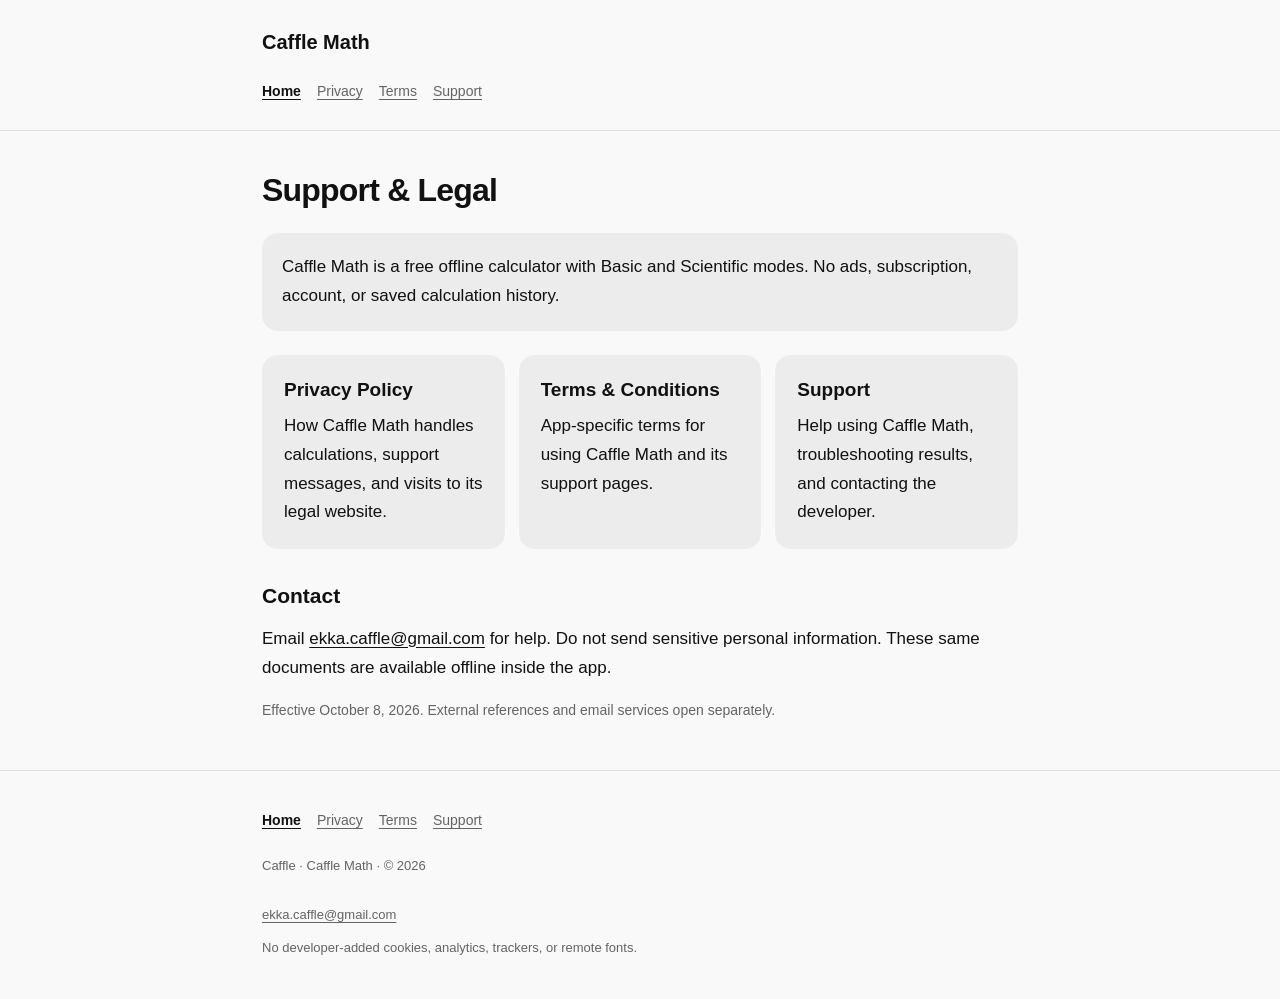
==== index.html @ ca3875d3 "Add complete Caffle Math privacy, terms, and support pages" ====
<!doctype html>
<html lang="en">
<head>
<meta charset="utf-8">
<meta name="viewport" content="width=device-width, initial-scale=1, viewport-fit=cover">
<meta name="color-scheme" content="light dark">
<meta name="referrer" content="no-referrer">
<meta http-equiv="Content-Security-Policy" content="default-src 'self'; style-src 'self'; script-src 'none'; img-src 'self' data:; object-src 'none'; base-uri 'self'; form-action 'none'">
<meta name="description" content="Privacy, terms, and help for the Caffle Math offline calculator.">
<title>Support &amp; Legal · Caffle Math</title>
<link rel="stylesheet" href="styles.css">
</head>
<body>
<a class="skip" href="#main">Skip to content</a>
<header class="site-header"><div class="wrap"><a class="brand" href="index.html">Caffle Math</a><nav aria-label="Site"><a href="index.html" aria-current="page">Home</a><a href="privacy.html">Privacy</a><a href="terms.html">Terms</a><a href="support.html">Support</a></nav></div></header>
<main id="main" class="wrap" tabindex="-1"><h1>Support &amp; Legal</h1><p class="summary">Caffle Math is a free offline calculator with Basic and Scientific modes. No ads, subscription, account, or saved calculation history.</p><div class="cards"><a class="card" href="privacy.html"><h2>Privacy Policy</h2><p>How Caffle Math handles calculations, support messages, and visits to its legal website.</p></a><a class="card" href="terms.html"><h2>Terms &amp; Conditions</h2><p>App-specific terms for using Caffle Math and its support pages.</p></a><a class="card" href="support.html"><h2>Support</h2><p>Help using Caffle Math, troubleshooting results, and contacting the developer.</p></a></div><h2>Contact</h2><p>Email <a href="mailto:ekka.caffle@gmail.com?subject=Caffle%20Math%20support">ekka.caffle@gmail.com</a> for help. Do not send sensitive personal information. These same documents are available offline inside the app.</p><p class="note">Effective October 8, 2026. External references and email services open separately.</p></main>
<footer class="site-footer"><div class="wrap"><nav class="foot-nav" aria-label="Footer"><a href="index.html" aria-current="page">Home</a><a href="privacy.html">Privacy</a><a href="terms.html">Terms</a><a href="support.html">Support</a></nav><p>Caffle · Caffle Math · © 2026</p><a href="mailto:ekka.caffle@gmail.com?subject=Caffle%20Math%20support">ekka.caffle@gmail.com</a><p>No developer-added cookies, analytics, trackers, or remote fonts.</p></div></footer>
</body>
</html>
---- styles.css ----
:root{font-family:-apple-system,BlinkMacSystemFont,"Segoe UI",sans-serif;color-scheme:light dark;--bg:#f9f9f9;--fg:#111;--muted:#646464;--panel:#ececec;--line:#dedede;background:var(--bg);color:var(--fg);-webkit-text-size-adjust:100%}
@media(prefers-color-scheme:dark){:root{--bg:#000;--fg:#f5f5f5;--muted:#aaa;--panel:#171717;--line:#2b2b2b}}
*{box-sizing:border-box}body{margin:0;background:var(--bg);font-size:17px;line-height:1.7;overflow-wrap:anywhere}a{color:inherit;text-underline-offset:3px}a:focus-visible{outline:2px solid currentColor;outline-offset:4px}.wrap{max-width:800px;margin:auto;padding-left:max(22px,env(safe-area-inset-left,0px));padding-right:max(22px,env(safe-area-inset-right,0px))}.site-header{padding-top:calc(env(safe-area-inset-top,0px) + 20px);padding-bottom:16px;border-bottom:1px solid var(--line)}.brand{font-size:20px;font-weight:650;text-decoration:none;display:inline-flex;align-items:center;min-height:44px}nav{display:flex;flex-wrap:wrap;gap:4px 16px;font-size:14px;margin-top:6px}nav a{min-height:44px;display:inline-flex;align-items:center;color:var(--muted)}nav a[aria-current=page]{color:var(--fg);font-weight:600}main{padding-top:28px;padding-bottom:32px}h1{font-size:32px;letter-spacing:-.8px;line-height:1.2;margin:12px 0}h2{font-size:21px;line-height:1.4;margin:32px 0 14px}.meta{color:var(--muted);font-size:14px;margin-top:8px}.summary{padding:20px;background:var(--panel);border-radius:16px;margin:24px 0}p{margin:0 0 16px}ul{padding-left:22px}li{margin-bottom:12px}.references{display:flex;flex-wrap:wrap;gap:8px 20px;margin:14px 0}.references a{min-height:44px;display:inline-flex;align-items:center}.site-footer{border-top:1px solid var(--line);padding-top:22px;padding-bottom:calc(env(safe-area-inset-bottom,0px) + 24px);color:var(--muted);font-size:13px}.site-footer a{display:inline-flex;align-items:center;min-height:44px}.skip{position:absolute;left:16px;top:-100px;background:var(--bg);padding:12px;z-index:2}.skip:focus{top:12px}.cards{display:grid;gap:14px}.card{display:block;padding:22px;background:var(--panel);border-radius:16px;text-decoration:none}.card h2{margin:0 0 8px}.card p{margin:0}.foot-nav{margin-bottom:12px}.note{font-size:14px;color:var(--muted)}@media(min-width:650px){.cards{grid-template-columns:repeat(3,minmax(0,1fr))}.card h2{font-size:19px}}@media(prefers-reduced-motion:reduce){html{scroll-behavior:auto}}
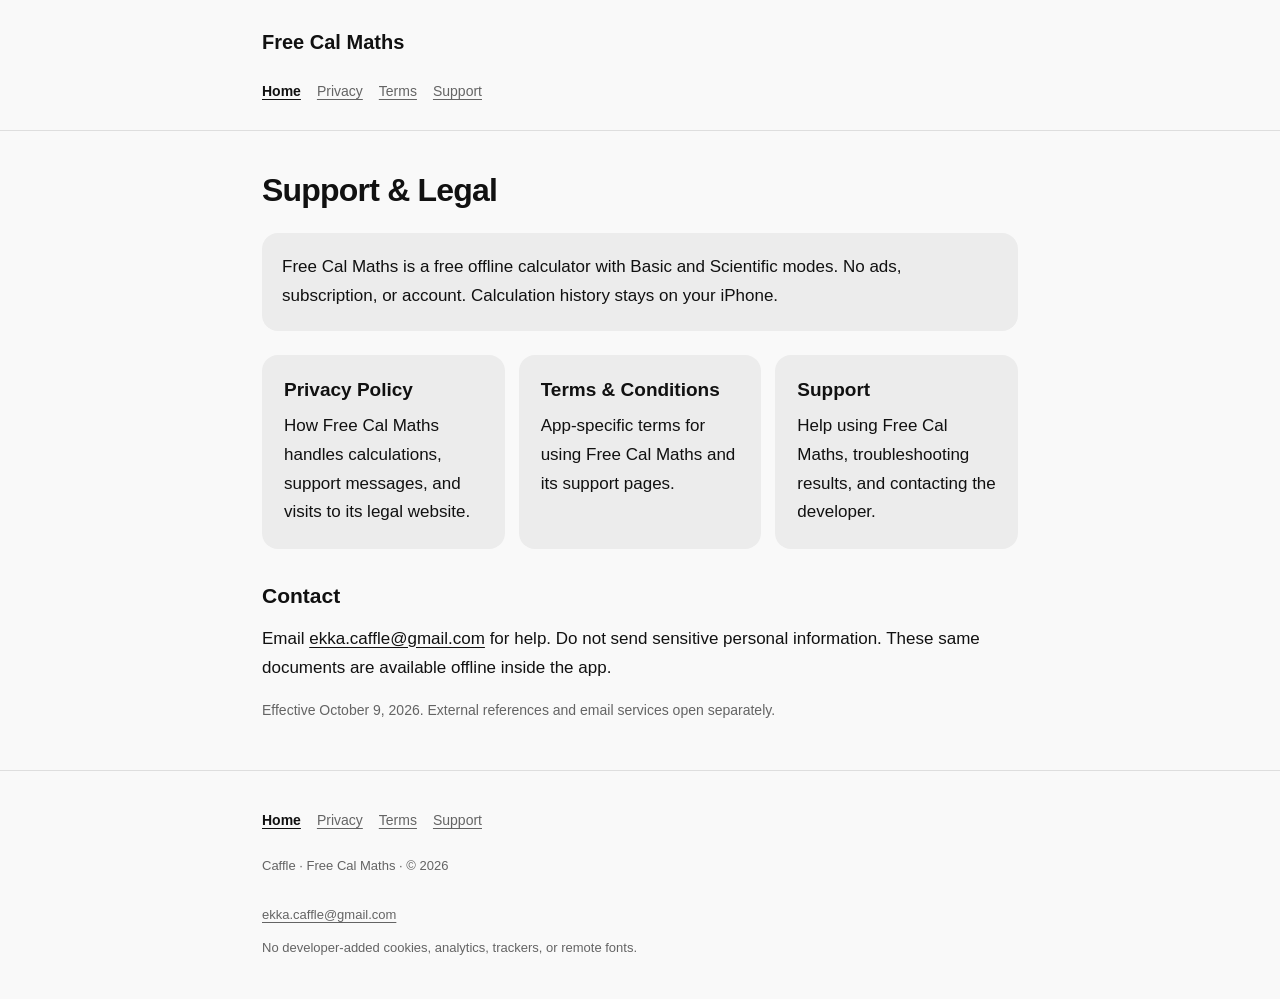
==== commit 7983aa62: "Rename to Free Cal Maths and describe saved History - Use the app's new name, Free Cal Maths (former" ====
--- a/index.html
+++ b/index.html
@@ -6,14 +6,14 @@
 <meta name="color-scheme" content="light dark">
 <meta name="referrer" content="no-referrer">
 <meta http-equiv="Content-Security-Policy" content="default-src 'self'; style-src 'self'; script-src 'none'; img-src 'self' data:; object-src 'none'; base-uri 'self'; form-action 'none'">
-<meta name="description" content="Privacy, terms, and help for the Caffle Math offline calculator.">
-<title>Support &amp; Legal · Caffle Math</title>
+<meta name="description" content="Privacy, terms, and help for the Free Cal Maths offline calculator.">
+<title>Support &amp; Legal · Free Cal Maths</title>
 <link rel="stylesheet" href="styles.css">
 </head>
 <body>
 <a class="skip" href="#main">Skip to content</a>
-<header class="site-header"><div class="wrap"><a class="brand" href="index.html">Caffle Math</a><nav aria-label="Site"><a href="index.html" aria-current="page">Home</a><a href="privacy.html">Privacy</a><a href="terms.html">Terms</a><a href="support.html">Support</a></nav></div></header>
-<main id="main" class="wrap" tabindex="-1"><h1>Support &amp; Legal</h1><p class="summary">Caffle Math is a free offline calculator with Basic and Scientific modes. No ads, subscription, account, or saved calculation history.</p><div class="cards"><a class="card" href="privacy.html"><h2>Privacy Policy</h2><p>How Caffle Math handles calculations, support messages, and visits to its legal website.</p></a><a class="card" href="terms.html"><h2>Terms &amp; Conditions</h2><p>App-specific terms for using Caffle Math and its support pages.</p></a><a class="card" href="support.html"><h2>Support</h2><p>Help using Caffle Math, troubleshooting results, and contacting the developer.</p></a></div><h2>Contact</h2><p>Email <a href="mailto:ekka.caffle@gmail.com?subject=Caffle%20Math%20support">ekka.caffle@gmail.com</a> for help. Do not send sensitive personal information. These same documents are available offline inside the app.</p><p class="note">Effective October 8, 2026. External references and email services open separately.</p></main>
-<footer class="site-footer"><div class="wrap"><nav class="foot-nav" aria-label="Footer"><a href="index.html" aria-current="page">Home</a><a href="privacy.html">Privacy</a><a href="terms.html">Terms</a><a href="support.html">Support</a></nav><p>Caffle · Caffle Math · © 2026</p><a href="mailto:ekka.caffle@gmail.com?subject=Caffle%20Math%20support">ekka.caffle@gmail.com</a><p>No developer-added cookies, analytics, trackers, or remote fonts.</p></div></footer>
+<header class="site-header"><div class="wrap"><a class="brand" href="index.html">Free Cal Maths</a><nav aria-label="Site"><a href="index.html" aria-current="page">Home</a><a href="privacy.html">Privacy</a><a href="terms.html">Terms</a><a href="support.html">Support</a></nav></div></header>
+<main id="main" class="wrap" tabindex="-1"><h1>Support &amp; Legal</h1><p class="summary">Free Cal Maths is a free offline calculator with Basic and Scientific modes. No ads, subscription, or account. Calculation history stays on your iPhone.</p><div class="cards"><a class="card" href="privacy.html"><h2>Privacy Policy</h2><p>How Free Cal Maths handles calculations, support messages, and visits to its legal website.</p></a><a class="card" href="terms.html"><h2>Terms &amp; Conditions</h2><p>App-specific terms for using Free Cal Maths and its support pages.</p></a><a class="card" href="support.html"><h2>Support</h2><p>Help using Free Cal Maths, troubleshooting results, and contacting the developer.</p></a></div><h2>Contact</h2><p>Email <a href="mailto:ekka.caffle@gmail.com?subject=Free%20Cal%20Maths%20support">ekka.caffle@gmail.com</a> for help. Do not send sensitive personal information. These same documents are available offline inside the app.</p><p class="note">Effective October 9, 2026. External references and email services open separately.</p></main>
+<footer class="site-footer"><div class="wrap"><nav class="foot-nav" aria-label="Footer"><a href="index.html" aria-current="page">Home</a><a href="privacy.html">Privacy</a><a href="terms.html">Terms</a><a href="support.html">Support</a></nav><p>Caffle · Free Cal Maths · © 2026</p><a href="mailto:ekka.caffle@gmail.com?subject=Free%20Cal%20Maths%20support">ekka.caffle@gmail.com</a><p>No developer-added cookies, analytics, trackers, or remote fonts.</p></div></footer>
 </body>
 </html>
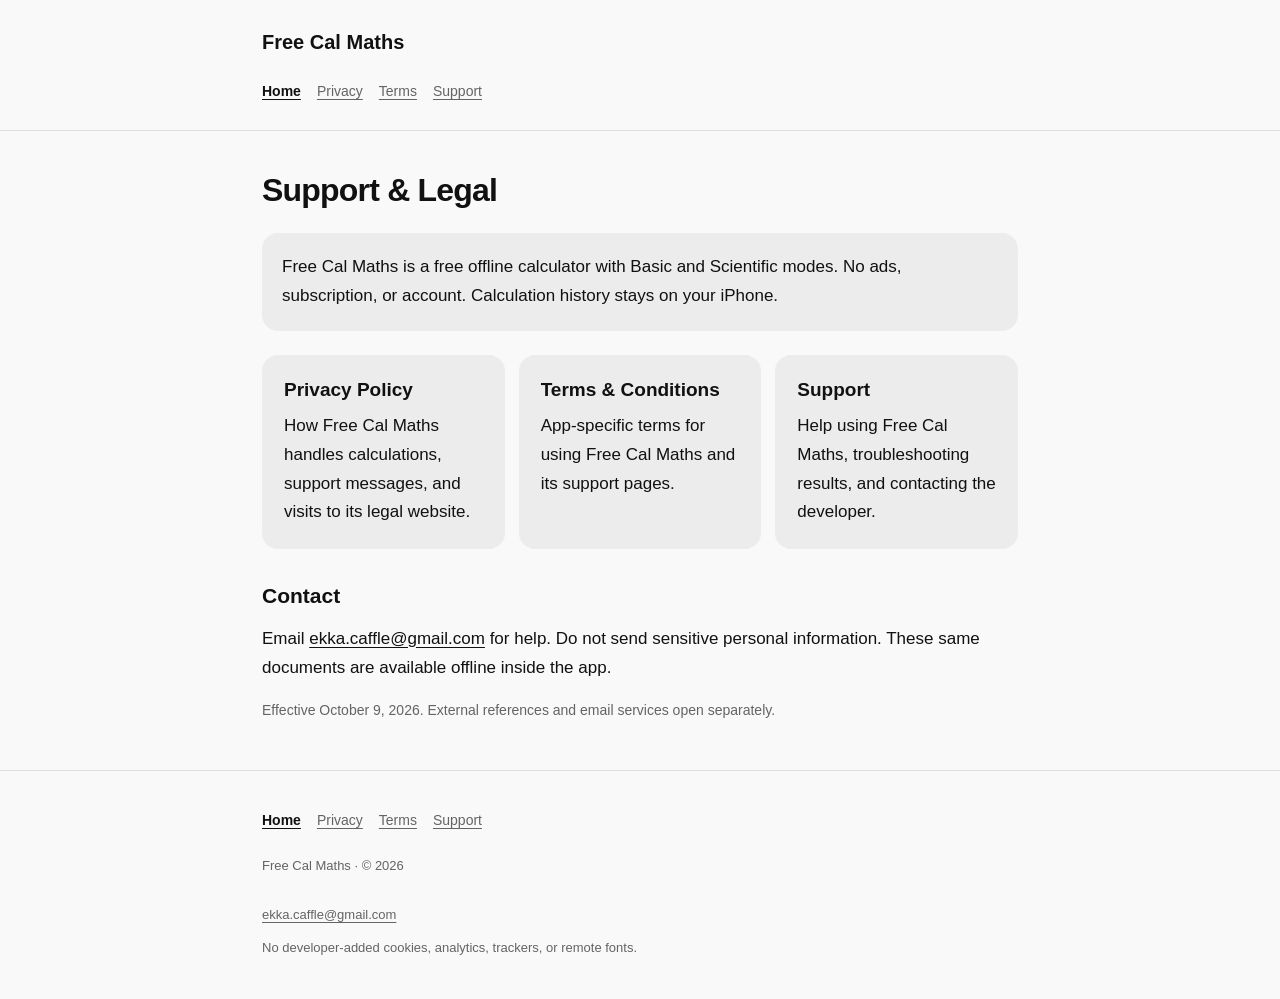
==== commit b9f75100: "Simplify footer to "Free Cal Maths · © 2026" Co-Authored-By: Claude Opus 5.5 <noreply@anthropic.com>" ====
--- a/index.html
+++ b/index.html
@@ -14,6 +14,6 @@
 <a class="skip" href="#main">Skip to content</a>
 <header class="site-header"><div class="wrap"><a class="brand" href="index.html">Free Cal Maths</a><nav aria-label="Site"><a href="index.html" aria-current="page">Home</a><a href="privacy.html">Privacy</a><a href="terms.html">Terms</a><a href="support.html">Support</a></nav></div></header>
 <main id="main" class="wrap" tabindex="-1"><h1>Support &amp; Legal</h1><p class="summary">Free Cal Maths is a free offline calculator with Basic and Scientific modes. No ads, subscription, or account. Calculation history stays on your iPhone.</p><div class="cards"><a class="card" href="privacy.html"><h2>Privacy Policy</h2><p>How Free Cal Maths handles calculations, support messages, and visits to its legal website.</p></a><a class="card" href="terms.html"><h2>Terms &amp; Conditions</h2><p>App-specific terms for using Free Cal Maths and its support pages.</p></a><a class="card" href="support.html"><h2>Support</h2><p>Help using Free Cal Maths, troubleshooting results, and contacting the developer.</p></a></div><h2>Contact</h2><p>Email <a href="mailto:ekka.caffle@gmail.com?subject=Free%20Cal%20Maths%20support">ekka.caffle@gmail.com</a> for help. Do not send sensitive personal information. These same documents are available offline inside the app.</p><p class="note">Effective October 9, 2026. External references and email services open separately.</p></main>
-<footer class="site-footer"><div class="wrap"><nav class="foot-nav" aria-label="Footer"><a href="index.html" aria-current="page">Home</a><a href="privacy.html">Privacy</a><a href="terms.html">Terms</a><a href="support.html">Support</a></nav><p>Caffle · Free Cal Maths · © 2026</p><a href="mailto:ekka.caffle@gmail.com?subject=Free%20Cal%20Maths%20support">ekka.caffle@gmail.com</a><p>No developer-added cookies, analytics, trackers, or remote fonts.</p></div></footer>
+<footer class="site-footer"><div class="wrap"><nav class="foot-nav" aria-label="Footer"><a href="index.html" aria-current="page">Home</a><a href="privacy.html">Privacy</a><a href="terms.html">Terms</a><a href="support.html">Support</a></nav><p>Free Cal Maths · © 2026</p><a href="mailto:ekka.caffle@gmail.com?subject=Free%20Cal%20Maths%20support">ekka.caffle@gmail.com</a><p>No developer-added cookies, analytics, trackers, or remote fonts.</p></div></footer>
 </body>
 </html>
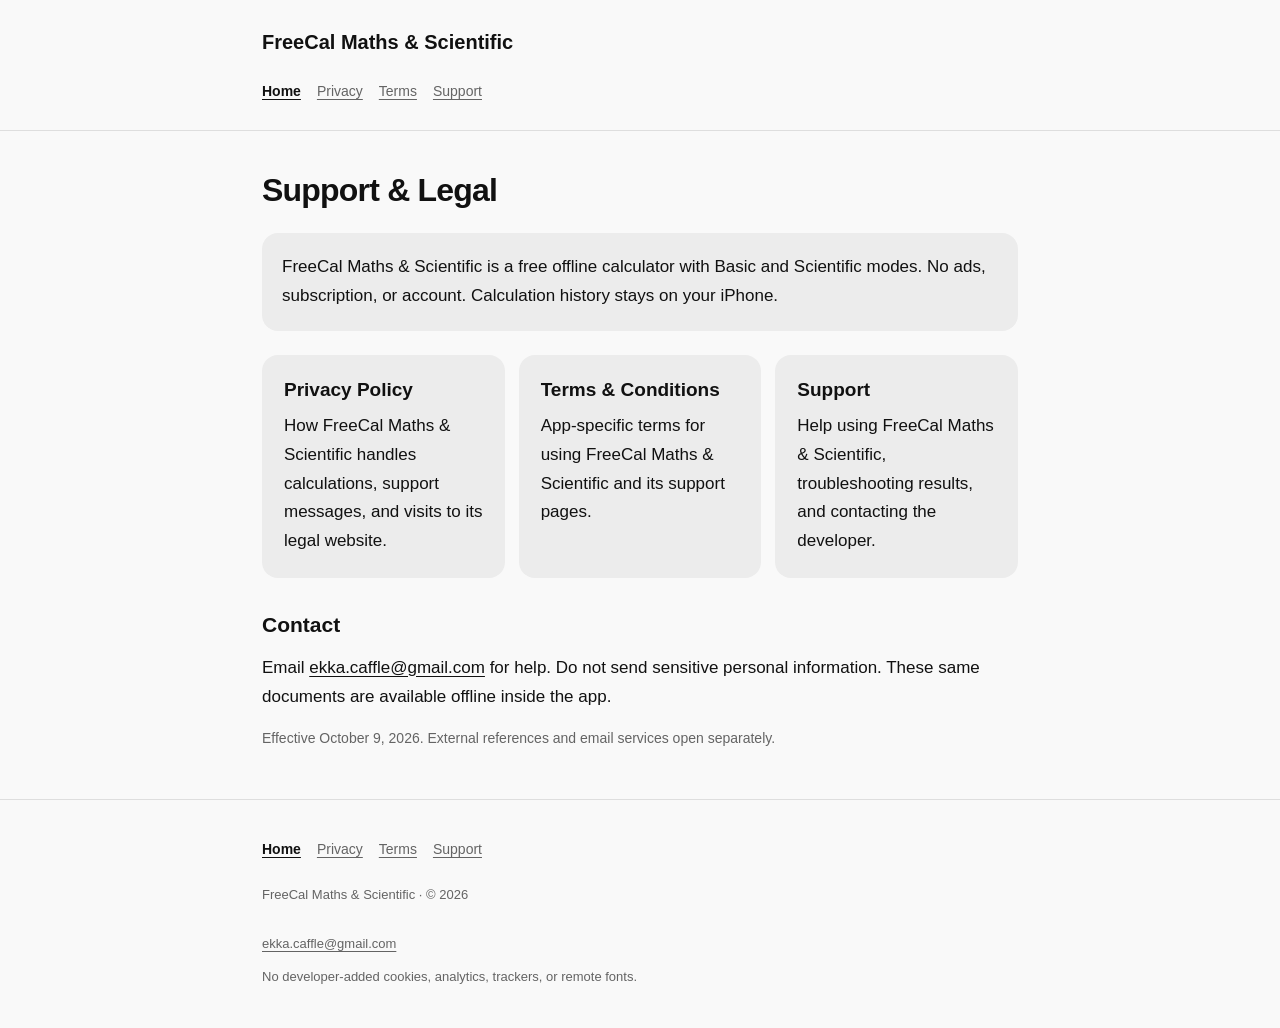
==== commit d05696f9: "Align index.html with FreeCal Maths & Scientific App Store name" ====
--- a/index.html
+++ b/index.html
@@ -6,14 +6,14 @@
 <meta name="color-scheme" content="light dark">
 <meta name="referrer" content="no-referrer">
 <meta http-equiv="Content-Security-Policy" content="default-src 'self'; style-src 'self'; script-src 'none'; img-src 'self' data:; object-src 'none'; base-uri 'self'; form-action 'none'">
-<meta name="description" content="Privacy, terms, and help for the Free Cal Maths offline calculator.">
-<title>Support &amp; Legal · Free Cal Maths</title>
+<meta name="description" content="Privacy, terms, and help for the FreeCal Maths &amp; Scientific offline calculator.">
+<title>Support &amp; Legal · FreeCal Maths &amp; Scientific</title>
 <link rel="stylesheet" href="styles.css">
 </head>
 <body>
 <a class="skip" href="#main">Skip to content</a>
-<header class="site-header"><div class="wrap"><a class="brand" href="index.html">Free Cal Maths</a><nav aria-label="Site"><a href="index.html" aria-current="page">Home</a><a href="privacy.html">Privacy</a><a href="terms.html">Terms</a><a href="support.html">Support</a></nav></div></header>
-<main id="main" class="wrap" tabindex="-1"><h1>Support &amp; Legal</h1><p class="summary">Free Cal Maths is a free offline calculator with Basic and Scientific modes. No ads, subscription, or account. Calculation history stays on your iPhone.</p><div class="cards"><a class="card" href="privacy.html"><h2>Privacy Policy</h2><p>How Free Cal Maths handles calculations, support messages, and visits to its legal website.</p></a><a class="card" href="terms.html"><h2>Terms &amp; Conditions</h2><p>App-specific terms for using Free Cal Maths and its support pages.</p></a><a class="card" href="support.html"><h2>Support</h2><p>Help using Free Cal Maths, troubleshooting results, and contacting the developer.</p></a></div><h2>Contact</h2><p>Email <a href="mailto:ekka.caffle@gmail.com?subject=Free%20Cal%20Maths%20support">ekka.caffle@gmail.com</a> for help. Do not send sensitive personal information. These same documents are available offline inside the app.</p><p class="note">Effective October 9, 2026. External references and email services open separately.</p></main>
-<footer class="site-footer"><div class="wrap"><nav class="foot-nav" aria-label="Footer"><a href="index.html" aria-current="page">Home</a><a href="privacy.html">Privacy</a><a href="terms.html">Terms</a><a href="support.html">Support</a></nav><p>Free Cal Maths · © 2026</p><a href="mailto:ekka.caffle@gmail.com?subject=Free%20Cal%20Maths%20support">ekka.caffle@gmail.com</a><p>No developer-added cookies, analytics, trackers, or remote fonts.</p></div></footer>
+<header class="site-header"><div class="wrap"><a class="brand" href="index.html">FreeCal Maths &amp; Scientific</a><nav aria-label="Site"><a href="index.html" aria-current="page">Home</a><a href="privacy.html">Privacy</a><a href="terms.html">Terms</a><a href="support.html">Support</a></nav></div></header>
+<main id="main" class="wrap" tabindex="-1"><h1>Support &amp; Legal</h1><p class="summary">FreeCal Maths &amp; Scientific is a free offline calculator with Basic and Scientific modes. No ads, subscription, or account. Calculation history stays on your iPhone.</p><div class="cards"><a class="card" href="privacy.html"><h2>Privacy Policy</h2><p>How FreeCal Maths &amp; Scientific handles calculations, support messages, and visits to its legal website.</p></a><a class="card" href="terms.html"><h2>Terms &amp; Conditions</h2><p>App-specific terms for using FreeCal Maths &amp; Scientific and its support pages.</p></a><a class="card" href="support.html"><h2>Support</h2><p>Help using FreeCal Maths &amp; Scientific, troubleshooting results, and contacting the developer.</p></a></div><h2>Contact</h2><p>Email <a href="mailto:ekka.caffle@gmail.com?subject=FreeCal%20Maths%20%26%20Scientific%20support">ekka.caffle@gmail.com</a> for help. Do not send sensitive personal information. These same documents are available offline inside the app.</p><p class="note">Effective October 9, 2026. External references and email services open separately.</p></main>
+<footer class="site-footer"><div class="wrap"><nav class="foot-nav" aria-label="Footer"><a href="index.html" aria-current="page">Home</a><a href="privacy.html">Privacy</a><a href="terms.html">Terms</a><a href="support.html">Support</a></nav><p>FreeCal Maths &amp; Scientific · © 2026</p><a href="mailto:ekka.caffle@gmail.com?subject=FreeCal%20Maths%20%26%20Scientific%20support">ekka.caffle@gmail.com</a><p>No developer-added cookies, analytics, trackers, or remote fonts.</p></div></footer>
 </body>
 </html>
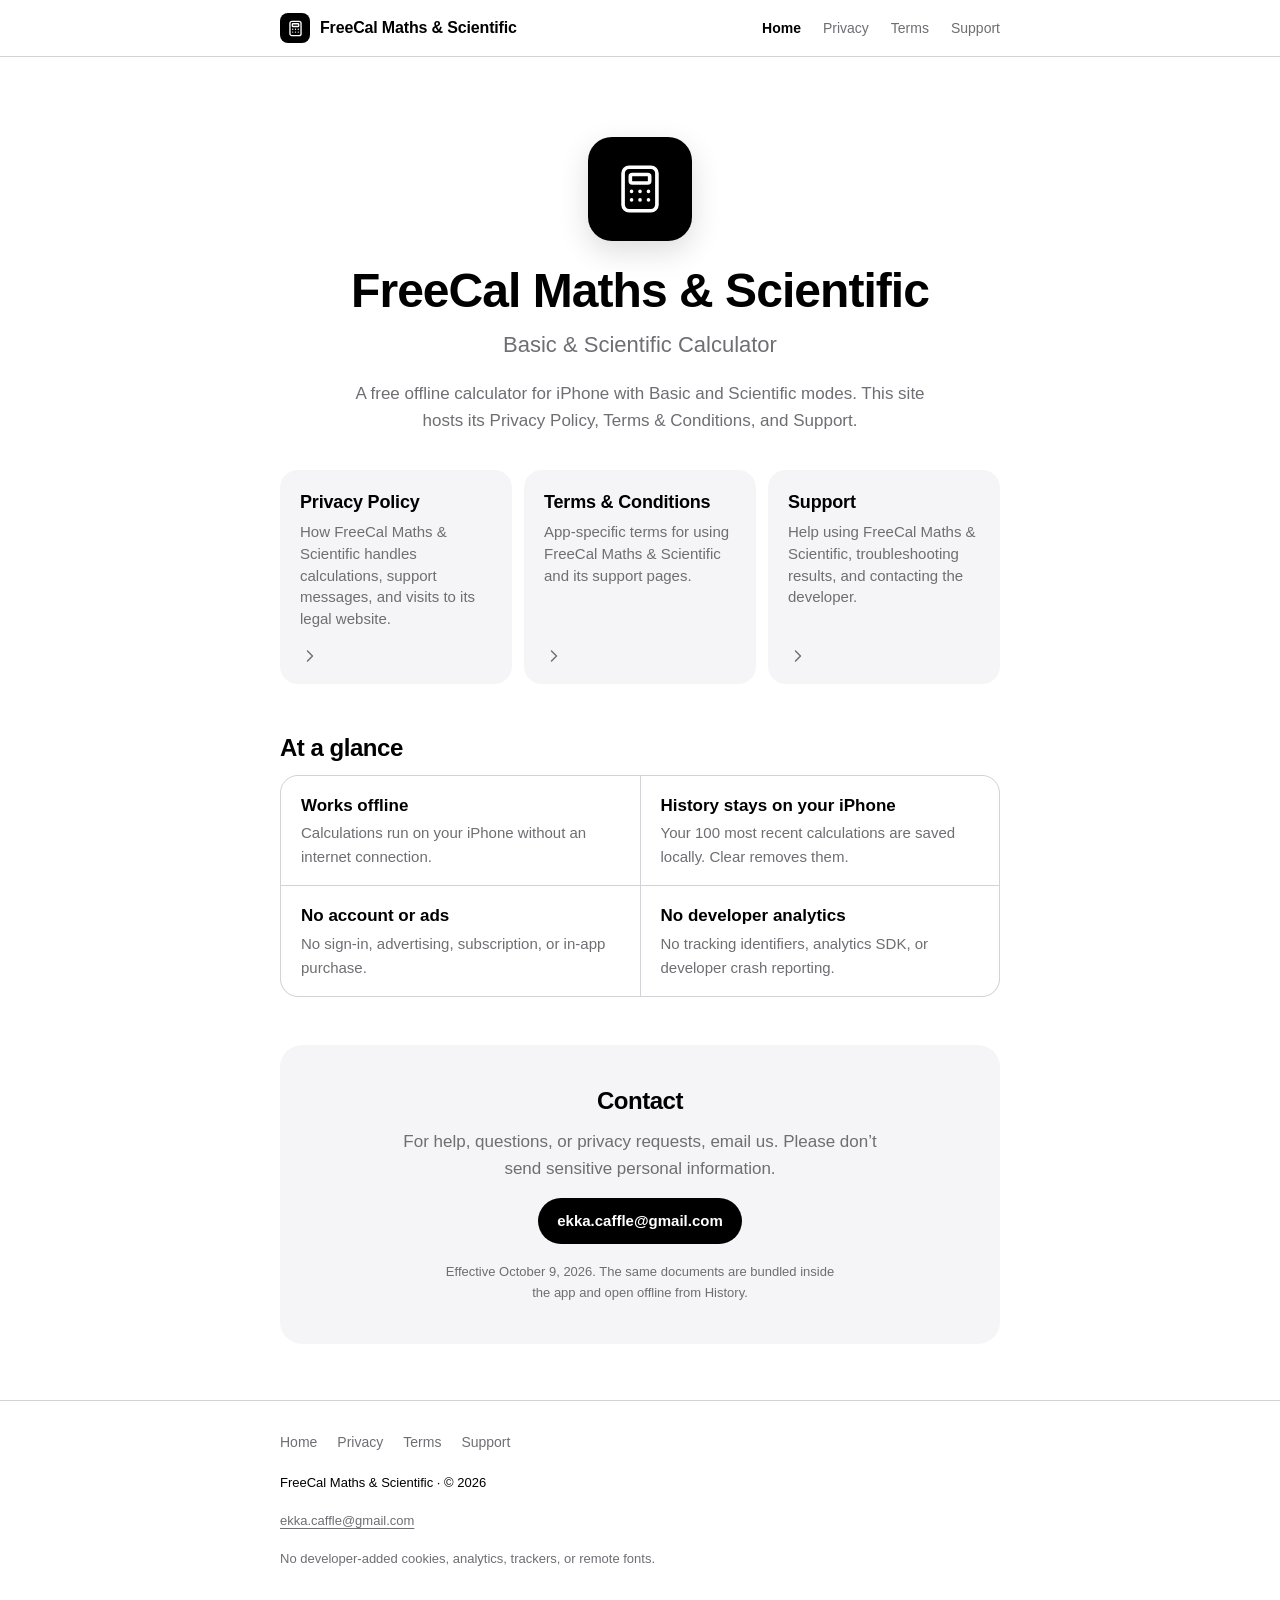
==== commit edff30e3: "Rebuild site design and move to FreeCalMaths-Scientific-Legal - New black-and-white, Apple-style lay" ====
--- a/index.html
+++ b/index.html
@@ -4,16 +4,19 @@
 <meta charset="utf-8">
 <meta name="viewport" content="width=device-width, initial-scale=1, viewport-fit=cover">
 <meta name="color-scheme" content="light dark">
+<meta name="theme-color" content="#ffffff" media="(prefers-color-scheme: light)">
+<meta name="theme-color" content="#000000" media="(prefers-color-scheme: dark)">
 <meta name="referrer" content="no-referrer">
 <meta http-equiv="Content-Security-Policy" content="default-src 'self'; style-src 'self'; script-src 'none'; img-src 'self' data:; object-src 'none'; base-uri 'self'; form-action 'none'">
-<meta name="description" content="Privacy, terms, and help for the FreeCal Maths &amp; Scientific offline calculator.">
+<meta name="description" content="Privacy Policy, Terms &amp; Conditions, and Support for FreeCal Maths &amp; Scientific, an offline basic and scientific calculator for iPhone.">
 <title>Support &amp; Legal · FreeCal Maths &amp; Scientific</title>
+<link rel="icon" href="data:image/svg+xml,%3Csvg xmlns='http://www.w3.org/2000/svg' viewBox='0 0 64 64'%3E%3Crect width='64' height='64' rx='14' fill='%23000'/%3E%3Cpath d='M20 22h10M25 17v10M36 22h10M21 39l8 8M29 39l-8 8M36 41h10M36 46h10' stroke='%23fff' stroke-width='3.5' stroke-linecap='round'/%3E%3C/svg%3E">
 <link rel="stylesheet" href="styles.css">
 </head>
 <body>
 <a class="skip" href="#main">Skip to content</a>
-<header class="site-header"><div class="wrap"><a class="brand" href="index.html">FreeCal Maths &amp; Scientific</a><nav aria-label="Site"><a href="index.html" aria-current="page">Home</a><a href="privacy.html">Privacy</a><a href="terms.html">Terms</a><a href="support.html">Support</a></nav></div></header>
-<main id="main" class="wrap" tabindex="-1"><h1>Support &amp; Legal</h1><p class="summary">FreeCal Maths &amp; Scientific is a free offline calculator with Basic and Scientific modes. No ads, subscription, or account. Calculation history stays on your iPhone.</p><div class="cards"><a class="card" href="privacy.html"><h2>Privacy Policy</h2><p>How FreeCal Maths &amp; Scientific handles calculations, support messages, and visits to its legal website.</p></a><a class="card" href="terms.html"><h2>Terms &amp; Conditions</h2><p>App-specific terms for using FreeCal Maths &amp; Scientific and its support pages.</p></a><a class="card" href="support.html"><h2>Support</h2><p>Help using FreeCal Maths &amp; Scientific, troubleshooting results, and contacting the developer.</p></a></div><h2>Contact</h2><p>Email <a href="mailto:ekka.caffle@gmail.com?subject=FreeCal%20Maths%20%26%20Scientific%20support">ekka.caffle@gmail.com</a> for help. Do not send sensitive personal information. These same documents are available offline inside the app.</p><p class="note">Effective October 9, 2026. External references and email services open separately.</p></main>
-<footer class="site-footer"><div class="wrap"><nav class="foot-nav" aria-label="Footer"><a href="index.html" aria-current="page">Home</a><a href="privacy.html">Privacy</a><a href="terms.html">Terms</a><a href="support.html">Support</a></nav><p>FreeCal Maths &amp; Scientific · © 2026</p><a href="mailto:ekka.caffle@gmail.com?subject=FreeCal%20Maths%20%26%20Scientific%20support">ekka.caffle@gmail.com</a><p>No developer-added cookies, analytics, trackers, or remote fonts.</p></div></footer>
+<header class="site-header"><div class="wrap bar"><a class="brand" href="index.html"><span class="brand-icon"><svg viewBox="0 0 24 24" aria-hidden="true" focusable="false"><rect x="5" y="3" width="14" height="18" rx="2.5"/><rect x="8" y="6" width="8" height="3.5" rx=".8"/><path d="M8.5 13h.01M12 13h.01M15.5 13h.01M8.5 16.5h.01M12 16.5h.01M15.5 16.5h.01"/></svg></span><span>FreeCal Maths &amp; Scientific</span></a><nav class="site-nav" aria-label="Site"><a href="index.html" aria-current="page">Home</a><a href="privacy.html">Privacy</a><a href="terms.html">Terms</a><a href="support.html">Support</a></nav></div></header>
+<main id="main" class="wrap home" tabindex="-1"><section class="hero" aria-labelledby="app-title"><div class="app-icon"><svg viewBox="0 0 24 24" aria-hidden="true" focusable="false"><rect x="5" y="3" width="14" height="18" rx="2.5"/><rect x="8" y="6" width="8" height="3.5" rx=".8"/><path d="M8.5 13h.01M12 13h.01M15.5 13h.01M8.5 16.5h.01M12 16.5h.01M15.5 16.5h.01"/></svg></div><h1 id="app-title">FreeCal Maths &amp; Scientific</h1><p class="subtitle">Basic &amp; Scientific Calculator</p><p class="lead">A free offline calculator for iPhone with Basic and Scientific modes. This site hosts its Privacy Policy, Terms &amp; Conditions, and Support.</p></section><nav class="cards" aria-label="Legal and support pages"><a class="card" href="privacy.html"><span><strong>Privacy Policy</strong><span>How FreeCal Maths &amp; Scientific handles calculations, support messages, and visits to its legal website.</span></span><svg class="chevron" viewBox="0 0 24 24" aria-hidden="true" focusable="false"><path d="m9 6 6 6-6 6"/></svg></a><a class="card" href="terms.html"><span><strong>Terms &amp; Conditions</strong><span>App-specific terms for using FreeCal Maths &amp; Scientific and its support pages.</span></span><svg class="chevron" viewBox="0 0 24 24" aria-hidden="true" focusable="false"><path d="m9 6 6 6-6 6"/></svg></a><a class="card" href="support.html"><span><strong>Support</strong><span>Help using FreeCal Maths &amp; Scientific, troubleshooting results, and contacting the developer.</span></span><svg class="chevron" viewBox="0 0 24 24" aria-hidden="true" focusable="false"><path d="m9 6 6 6-6 6"/></svg></a></nav><section aria-labelledby="glance"><h2 id="glance">At a glance</h2><ul class="facts"><li><strong>Works offline</strong><span>Calculations run on your iPhone without an internet connection.</span></li><li><strong>History stays on your iPhone</strong><span>Your 100 most recent calculations are saved locally. Clear removes them.</span></li><li><strong>No account or ads</strong><span>No sign-in, advertising, subscription, or in-app purchase.</span></li><li><strong>No developer analytics</strong><span>No tracking identifiers, analytics SDK, or developer crash reporting.</span></li></ul></section><section class="contact" aria-labelledby="contact"><h2 id="contact">Contact</h2><p>For help, questions, or privacy requests, email us. Please don’t send sensitive personal information.</p><a class="button primary" href="mailto:ekka.caffle@gmail.com?subject=FreeCal%20Maths%20%26%20Scientific%20support">ekka.caffle@gmail.com</a><p class="note">Effective October 9, 2026. The same documents are bundled inside the app and open offline from History.</p></section></main>
+<footer class="site-footer"><div class="wrap"><nav class="foot-nav" aria-label="Footer"><a href="index.html" aria-current="page">Home</a><a href="privacy.html">Privacy</a><a href="terms.html">Terms</a><a href="support.html">Support</a></nav><p class="foot-name">FreeCal Maths &amp; Scientific · © 2026</p><p><a href="mailto:ekka.caffle@gmail.com?subject=FreeCal%20Maths%20%26%20Scientific%20support">ekka.caffle@gmail.com</a></p><p>No developer-added cookies, analytics, trackers, or remote fonts.</p></div></footer>
 </body>
 </html>
--- a/styles.css
+++ b/styles.css
@@ -1,3 +1,114 @@
-:root{font-family:-apple-system,BlinkMacSystemFont,"Segoe UI",sans-serif;color-scheme:light dark;--bg:#f9f9f9;--fg:#111;--muted:#646464;--panel:#ececec;--line:#dedede;background:var(--bg);color:var(--fg);-webkit-text-size-adjust:100%}
-@media(prefers-color-scheme:dark){:root{--bg:#000;--fg:#f5f5f5;--muted:#aaa;--panel:#171717;--line:#2b2b2b}}
-*{box-sizing:border-box}body{margin:0;background:var(--bg);font-size:17px;line-height:1.7;overflow-wrap:anywhere}a{color:inherit;text-underline-offset:3px}a:focus-visible{outline:2px solid currentColor;outline-offset:4px}.wrap{max-width:800px;margin:auto;padding-left:max(22px,env(safe-area-inset-left,0px));padding-right:max(22px,env(safe-area-inset-right,0px))}.site-header{padding-top:calc(env(safe-area-inset-top,0px) + 20px);padding-bottom:16px;border-bottom:1px solid var(--line)}.brand{font-size:20px;font-weight:650;text-decoration:none;display:inline-flex;align-items:center;min-height:44px}nav{display:flex;flex-wrap:wrap;gap:4px 16px;font-size:14px;margin-top:6px}nav a{min-height:44px;display:inline-flex;align-items:center;color:var(--muted)}nav a[aria-current=page]{color:var(--fg);font-weight:600}main{padding-top:28px;padding-bottom:32px}h1{font-size:32px;letter-spacing:-.8px;line-height:1.2;margin:12px 0}h2{font-size:21px;line-height:1.4;margin:32px 0 14px}.meta{color:var(--muted);font-size:14px;margin-top:8px}.summary{padding:20px;background:var(--panel);border-radius:16px;margin:24px 0}p{margin:0 0 16px}ul{padding-left:22px}li{margin-bottom:12px}.references{display:flex;flex-wrap:wrap;gap:8px 20px;margin:14px 0}.references a{min-height:44px;display:inline-flex;align-items:center}.site-footer{border-top:1px solid var(--line);padding-top:22px;padding-bottom:calc(env(safe-area-inset-bottom,0px) + 24px);color:var(--muted);font-size:13px}.site-footer a{display:inline-flex;align-items:center;min-height:44px}.skip{position:absolute;left:16px;top:-100px;background:var(--bg);padding:12px;z-index:2}.skip:focus{top:12px}.cards{display:grid;gap:14px}.card{display:block;padding:22px;background:var(--panel);border-radius:16px;text-decoration:none}.card h2{margin:0 0 8px}.card p{margin:0}.foot-nav{margin-bottom:12px}.note{font-size:14px;color:var(--muted)}@media(min-width:650px){.cards{grid-template-columns:repeat(3,minmax(0,1fr))}.card h2{font-size:19px}}@media(prefers-reduced-motion:reduce){html{scroll-behavior:auto}}
+:root {
+  color-scheme: light dark;
+  --bg: #fff; --fg: #000; --muted: #6e6e73; --soft: #f5f5f7; --line: #d2d2d7; --hover: #ebebef;
+  --bar: rgba(255, 255, 255, .82); --invert-bg: #000; --invert-fg: #fff;
+  font-family: -apple-system, BlinkMacSystemFont, "SF Pro Text", "Helvetica Neue", "Segoe UI", Roboto, Arial, sans-serif;
+  background: var(--bg); color: var(--fg); -webkit-text-size-adjust: 100%; text-rendering: optimizeLegibility;
+}
+@media (prefers-color-scheme: dark) {
+  :root { --bg: #000; --fg: #f5f5f7; --muted: #98989d; --soft: #141414; --line: #2c2c2e; --hover: #1f1f21;
+    --bar: rgba(0, 0, 0, .78); --invert-bg: #f5f5f7; --invert-fg: #000; }
+}
+*, *::before, *::after { box-sizing: border-box; }
+html { scroll-behavior: smooth; scroll-padding-top: 88px; }
+body { margin: 0; background: var(--bg); font-size: 17px; line-height: 1.6; overflow-wrap: anywhere; -webkit-font-smoothing: antialiased; }
+a { color: inherit; text-underline-offset: 3px; text-decoration-thickness: 1px; }
+a:focus-visible, summary:focus-visible { outline: 2px solid var(--fg); outline-offset: 3px; border-radius: 6px; }
+svg { fill: none; stroke: currentColor; stroke-width: 1.7; stroke-linecap: round; stroke-linejoin: round; }
+.wrap { width: 100%; max-width: 760px; margin: 0 auto;
+  padding-left: max(20px, env(safe-area-inset-left, 0px)); padding-right: max(20px, env(safe-area-inset-right, 0px)); }
+.skip { position: absolute; left: 16px; top: -100px; z-index: 10; padding: 10px 14px; border-radius: 10px; background: var(--invert-bg); color: var(--invert-fg); }
+.skip:focus { top: 12px; }
+
+/* Header */
+.site-header { position: sticky; top: 0; z-index: 5; padding-top: env(safe-area-inset-top, 0px);
+  background: var(--bar); border-bottom: 1px solid var(--line); -webkit-backdrop-filter: saturate(180%) blur(20px); backdrop-filter: saturate(180%) blur(20px); }
+.bar { display: flex; flex-wrap: wrap; align-items: center; justify-content: space-between; gap: 0 16px; min-height: 56px; }
+.brand { display: inline-flex; align-items: center; gap: 10px; min-height: 44px; font-weight: 600; font-size: 16px; letter-spacing: -.01em; text-decoration: none; }
+.brand-icon { display: grid; place-items: center; width: 30px; height: 30px; border-radius: 8px; background: var(--invert-bg); color: var(--invert-fg); flex: none; }
+.brand-icon svg { width: 19px; height: 19px; }
+.site-nav { display: flex; gap: 2px; margin: 0 -10px; }
+.site-nav a, .foot-nav a { display: inline-flex; align-items: center; min-height: 44px; padding: 0 10px; border-radius: 999px; color: var(--muted); font-size: 14px; text-decoration: none; }
+.site-nav a:hover, .foot-nav a:hover { color: var(--fg); }
+.site-nav a[aria-current=page] { color: var(--fg); font-weight: 600; }
+
+main { padding-top: 40px; padding-bottom: 56px; }
+main:focus { outline: none; }
+h1, h2 { letter-spacing: -.02em; }
+h1 { font-size: clamp(32px, 7vw, 48px); line-height: 1.08; font-weight: 700; margin: 0; }
+h2 { font-size: clamp(21px, 4vw, 24px); line-height: 1.3; font-weight: 650; margin: 0 0 12px; }
+p { margin: 0 0 16px; }
+ul { margin: 0 0 16px; padding-left: 22px; }
+li { margin-bottom: 10px; }
+
+/* Home */
+.hero { text-align: center; padding: 16px 0 36px; }
+.app-icon { display: grid; place-items: center; width: 104px; height: 104px; margin: 0 auto 24px; border-radius: 24px;
+  background: var(--invert-bg); color: var(--invert-fg); box-shadow: 0 10px 30px rgba(0, 0, 0, .14); }
+.app-icon svg { width: 58px; height: 58px; stroke-width: 1.5; }
+.subtitle { margin: 10px 0 0; font-size: clamp(19px, 3.6vw, 22px); color: var(--muted); font-weight: 500; }
+.lead { max-width: 34em; margin: 18px auto 0; color: var(--muted); }
+.cards { display: grid; gap: 12px; margin: 0 0 48px; }
+.card { display: flex; align-items: center; justify-content: space-between; gap: 16px; min-height: 76px; padding: 18px 20px;
+  border-radius: 18px; background: var(--soft); text-decoration: none; transition: background-color .15s; }
+.card:hover { background: var(--hover); }
+.card > span { display: grid; gap: 4px; }
+.card strong { font-size: 18px; font-weight: 600; letter-spacing: -.01em; }
+.card span span { color: var(--muted); font-size: 15px; line-height: 1.45; }
+.chevron { width: 20px; height: 20px; flex: none; color: var(--muted); }
+.facts { list-style: none; padding: 0; margin: 0 0 48px; display: grid; gap: 1px; border-radius: 18px; overflow: hidden; background: var(--line); border: 1px solid var(--line); }
+.facts li { display: grid; gap: 2px; margin: 0; padding: 16px 20px; background: var(--bg); }
+.facts strong { font-weight: 600; }
+.facts span { color: var(--muted); font-size: 15px; }
+.contact { padding: 28px 24px; border-radius: 22px; background: var(--soft); text-align: center; }
+.contact p { color: var(--muted); max-width: 30em; margin-left: auto; margin-right: auto; }
+.contact .note { margin: 18px auto 0; font-size: 13px; }
+
+/* Buttons */
+.button { display: inline-flex; align-items: center; justify-content: center; min-height: 44px; padding: 10px 18px; border-radius: 999px;
+  border: 1px solid var(--line); font-size: 15px; font-weight: 500; text-decoration: none; }
+.button:hover { background: var(--hover); }
+.button.primary { background: var(--invert-bg); color: var(--invert-fg); border-color: transparent; font-weight: 600; }
+.button.primary:hover { opacity: .85; background: var(--invert-bg); }
+.references { display: flex; flex-wrap: wrap; gap: 10px; margin: 6px 0 4px; }
+
+/* Documents */
+.page-head { padding-bottom: 8px; }
+.eyebrow { margin: 0 0 10px; color: var(--muted); font-size: 14px; font-weight: 600; letter-spacing: .02em; }
+.meta { display: inline-block; margin: 16px 0 0; padding: 4px 12px; border-radius: 999px; border: 1px solid var(--line); color: var(--muted); font-size: 13px; }
+.summary { margin: 28px 0; padding: 20px 22px; border-radius: 18px; background: var(--soft); font-size: 18px; line-height: 1.55; }
+.toc { margin: 0 0 12px; border: 1px solid var(--line); border-radius: 18px; }
+.toc summary { display: flex; align-items: center; min-height: 52px; padding: 0 20px; font-weight: 600; cursor: pointer; }
+.toc ul { list-style: none; margin: 0; padding: 0 20px 14px; color: var(--muted); font-size: 15px; }
+.toc li { margin-bottom: 4px; }
+.toc a { display: inline-block; padding: 4px 0; text-decoration: none; }
+.toc a:hover { color: var(--fg); text-decoration: underline; }
+.doc section { padding-top: 32px; margin-top: 32px; border-top: 1px solid var(--line); }
+.doc section p, .doc section li { color: var(--fg); }
+.top { margin: 40px 0 0; font-size: 14px; }
+.top a { color: var(--muted); }
+
+/* Footer */
+.site-footer { border-top: 1px solid var(--line); padding-top: 20px; padding-bottom: calc(env(safe-area-inset-bottom, 0px) + 28px); color: var(--muted); font-size: 13px; }
+.foot-nav { display: flex; flex-wrap: wrap; margin: 0 -10px 8px; }
+.site-footer p { margin: 0 0 6px; }
+.site-footer p a { display: inline-flex; align-items: center; min-height: 44px; }
+.foot-name { color: var(--fg); font-weight: 500; }
+
+@media (min-width: 720px) {
+  main { padding-top: 64px; }
+  .cards { grid-template-columns: repeat(3, minmax(0, 1fr)); }
+  .card { flex-direction: column; align-items: flex-start; justify-content: space-between; min-height: 168px; }
+  .facts { grid-template-columns: repeat(2, minmax(0, 1fr)); }
+  .contact { padding: 40px; }
+}
+@media (max-width: 420px) {
+  .bar { padding-top: 4px; padding-bottom: 2px; }
+  .site-nav { width: 100%; justify-content: space-between; margin: 0 -10px; }
+}
+@media (prefers-reduced-motion: reduce) { html { scroll-behavior: auto; } .card { transition: none; } }
+@media print {
+  .site-header, .skip, .toc, .top, .foot-nav { display: none; }
+  :root { --bg: #fff; --fg: #000; --soft: #fff; }
+  a { text-decoration: none; }
+}
